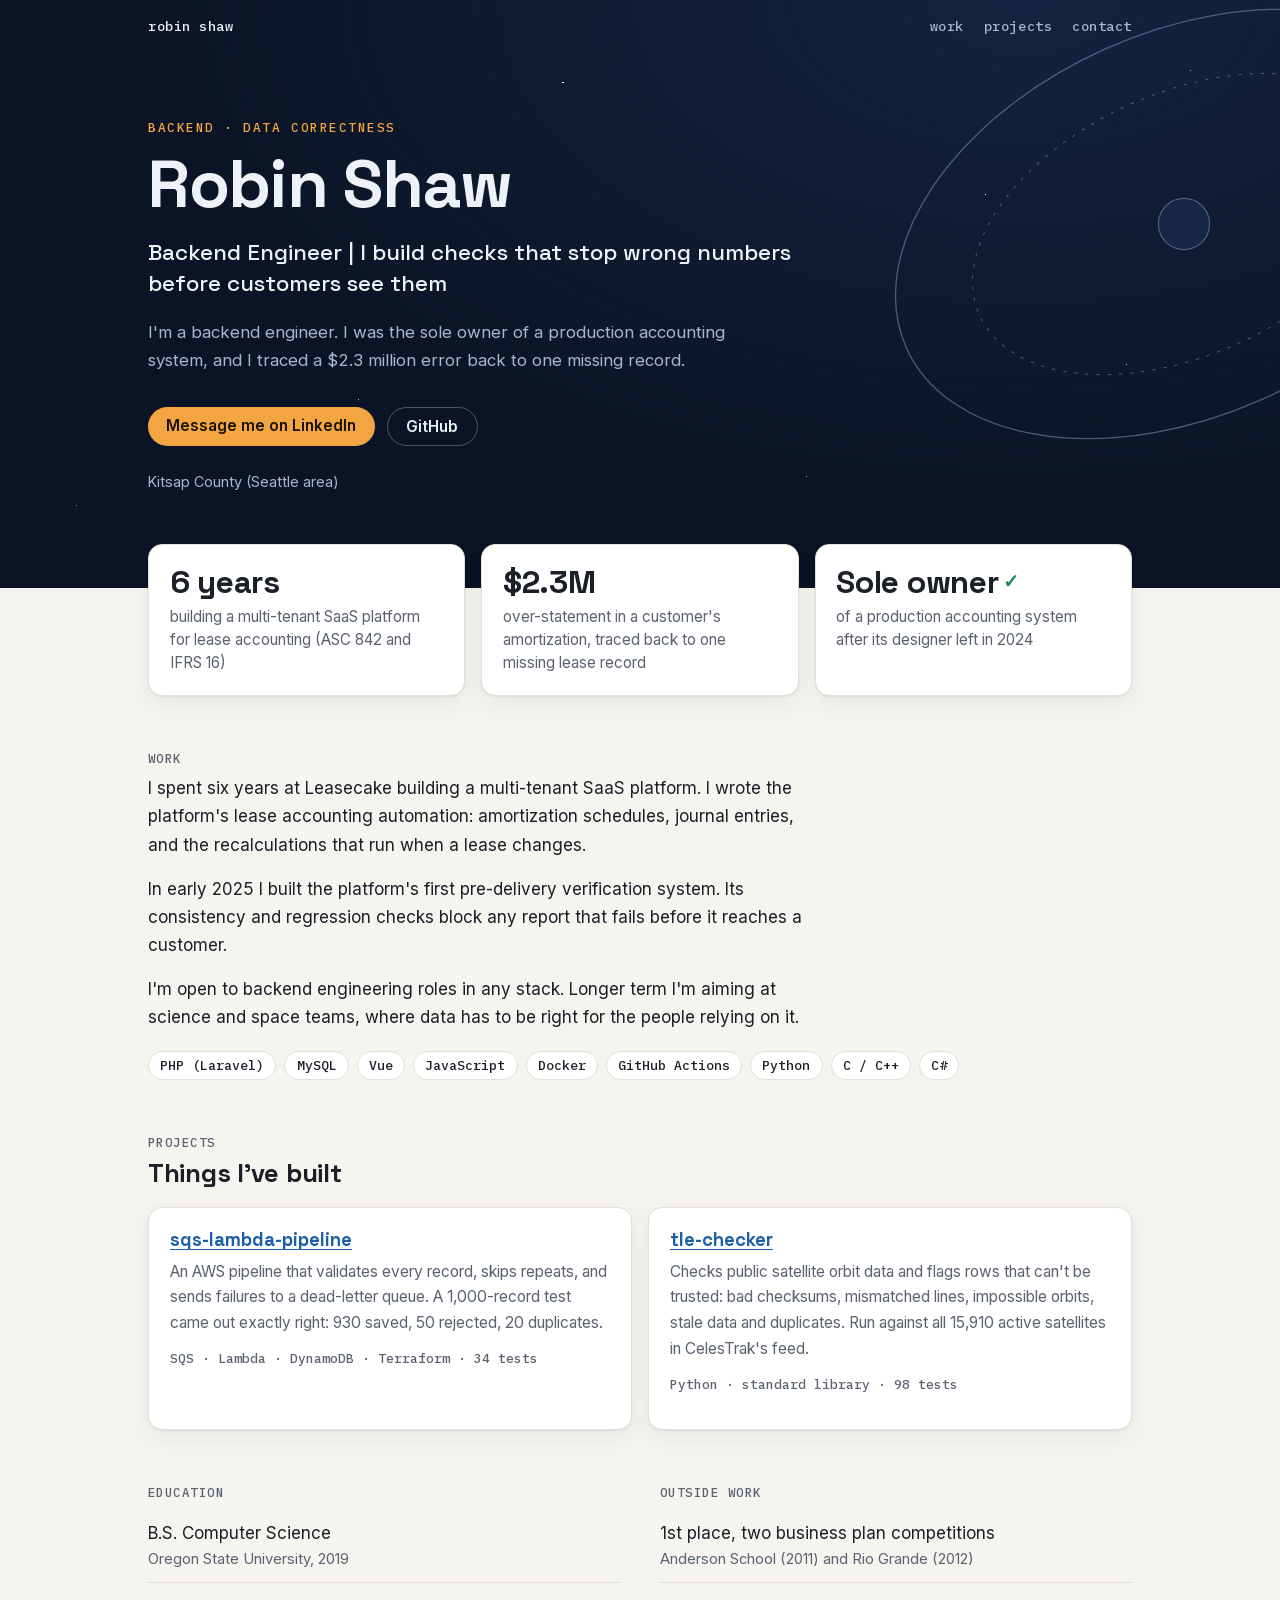
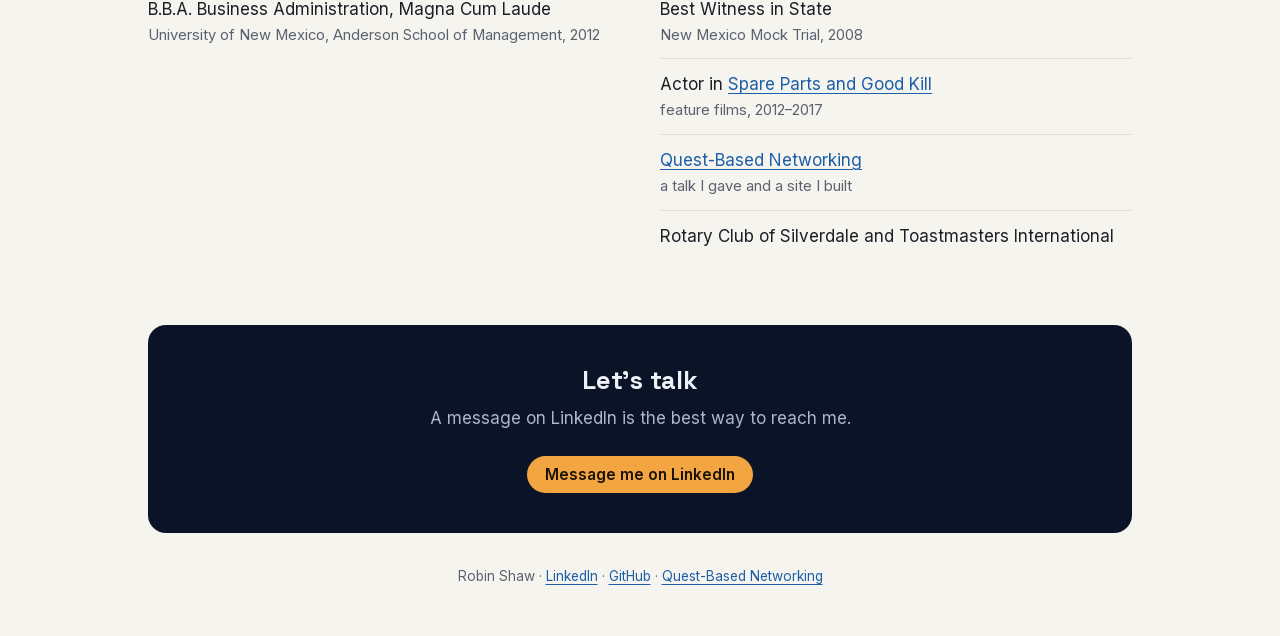
==== index.html @ c520d3c6 "Add a link preview image and Open Graph tags Co-Authored-By: Claude Opus 5.5 <noreply@anthropic.com>" ====
<!DOCTYPE html>
<html lang="en">
<head>
<meta charset="utf-8">
<meta name="viewport" content="width=device-width, initial-scale=1">
<title>Robin Shaw | Backend Engineer</title>
<meta name="description" content="I'm a backend engineer. I was the sole owner of a production accounting system, and I traced a $2.3 million error back to one missing record.">
<link rel="canonical" href="https://rshaw5.github.io/">
<meta property="og:type" content="website">
<meta property="og:url" content="https://rshaw5.github.io/">
<meta property="og:title" content="Robin Shaw | Backend Engineer">
<meta property="og:description" content="I'm a backend engineer. I was the sole owner of a production accounting system, and I traced a $2.3 million error back to one missing record.">
<meta property="og:image" content="https://rshaw5.github.io/og-image.png">
<meta property="og:image:width" content="1200">
<meta property="og:image:height" content="627">
<meta property="og:image:alt" content="Robin Shaw, Backend Engineer. I build checks that stop wrong numbers before customers see them.">
<meta name="twitter:card" content="summary_large_image">
<link rel="preload" href="fonts/space-grotesk-var.woff2" as="font" type="font/woff2" crossorigin>
<link rel="preload" href="fonts/inter-var.woff2" as="font" type="font/woff2" crossorigin>
<link href="fonts/fonts.css" rel="stylesheet">
<style>
	:root {
		--sky: #0b1426;
		--sky-2: #14233f;
		--star: #ffffff;
		--hero-text: #eef2f8;
		--hero-muted: #a9b6cc;
		--accent: #f2a541;
		--accent-ink: #1a1206;
		--bg: #f6f4ef;
		--card: #ffffff;
		--text: #1b1f27;
		--muted: #5a6270;
		--rule: #e3dfd5;
		--link: #1d5fa7;
		--ok: #1f8a5b;
		--shadow: 0 1px 2px rgba(16, 24, 40, 0.06), 0 8px 24px rgba(16, 24, 40, 0.06);
	}
	@media (prefers-color-scheme: dark) {
		:root {
			--bg: #10141c;
			--card: #171c26;
			--text: #e7eaf0;
			--muted: #9aa3b2;
			--rule: #262d3a;
			--link: #8dbbf0;
			--ok: #4cc38a;
			--shadow: 0 1px 2px rgba(0, 0, 0, 0.3), 0 8px 24px rgba(0, 0, 0, 0.25);
		}
		.contact { border: 1px solid #2a3a5a; }
	}
	* { box-sizing: border-box; }
	html { -webkit-text-size-adjust: 100%; }
	body {
		margin: 0;
		background: var(--bg);
		color: var(--text);
		font: 17px/1.65 Inter, -apple-system, "Segoe UI", Roboto, Helvetica, Arial, sans-serif;
	}
	a { color: var(--link); text-underline-offset: 3px; }
	.wrap { max-width: 64rem; margin: 0 auto; padding: 0 1.25rem; }

	/* Hero: night sky with a faint orbit */
	.hero {
		position: relative;
		overflow: hidden;
		color: var(--hero-text);
		background:
			radial-gradient(1px 1px at 12% 22%, var(--star) 50%, transparent 51%),
			radial-gradient(1px 1px at 28% 68%, rgba(255,255,255,.7) 50%, transparent 51%),
			radial-gradient(1.5px 1.5px at 44% 14%, var(--star) 50%, transparent 51%),
			radial-gradient(1px 1px at 63% 81%, rgba(255,255,255,.6) 50%, transparent 51%),
			radial-gradient(1px 1px at 77% 33%, var(--star) 50%, transparent 51%),
			radial-gradient(1.5px 1.5px at 88% 62%, rgba(255,255,255,.8) 50%, transparent 51%),
			radial-gradient(1px 1px at 93% 12%, rgba(255,255,255,.6) 50%, transparent 51%),
			radial-gradient(1px 1px at 6% 86%, rgba(255,255,255,.5) 50%, transparent 51%),
			radial-gradient(ellipse at 80% 0%, var(--sky-2), transparent 60%),
			var(--sky);
	}
	.orbit {
		position: absolute;
		right: -14rem;
		top: -6rem;
		width: 40rem;
		height: 40rem;
		pointer-events: none;
		opacity: .55;
	}
	nav {
		position: relative;
		display: flex;
		justify-content: space-between;
		align-items: center;
		padding-top: 1.25rem;
		font: 500 0.85rem/1 "IBM Plex Mono", ui-monospace, monospace;
		letter-spacing: .04em;
	}
	nav .mark { color: var(--hero-text); text-decoration: none; }
	nav ul { display: flex; gap: 1.25rem; list-style: none; margin: 0; padding: 0; }
	nav a { color: var(--hero-muted); text-decoration: none; }
	nav a:hover { color: var(--hero-text); }
	.hero-body { position: relative; padding: 5.5rem 0 5rem; max-width: 44rem; }
	.eyebrow {
		font: 500 0.8rem/1 "IBM Plex Mono", ui-monospace, monospace;
		letter-spacing: .12em;
		text-transform: uppercase;
		color: var(--accent);
		margin: 0 0 1rem;
	}
	h1 {
		font: 700 clamp(2.6rem, 7vw, 4.2rem)/1.02 "Space Grotesk", Inter, sans-serif;
		letter-spacing: -0.02em;
		margin: 0 0 1.1rem;
	}
	.headline {
		font: 500 clamp(1.15rem, 2.4vw, 1.4rem)/1.4 "Space Grotesk", Inter, sans-serif;
		margin: 0 0 1.25rem;
		color: var(--hero-text);
	}
	.pitch { color: var(--hero-muted); font-size: 1.05rem; margin: 0 0 2rem; max-width: 38rem; }
	.actions { display: flex; flex-wrap: wrap; gap: .75rem; }
	.btn {
		display: inline-block;
		padding: .7rem 1.15rem;
		border-radius: 999px;
		font: 600 .95rem/1 Inter, sans-serif;
		text-decoration: none;
	}
	.btn-primary { background: var(--accent); color: var(--accent-ink); }
	.btn-ghost { color: var(--hero-text); border: 1px solid rgba(255,255,255,.28); }
	.btn:hover { filter: brightness(1.08); }
	.place { margin-top: 1.5rem; color: var(--hero-muted); font-size: .9rem; }

	/* Proof cards overlap the hero edge */
	.proof {
		position: relative;
		display: grid;
		grid-template-columns: repeat(3, 1fr);
		gap: 1rem;
		margin-top: -2.75rem;
	}
	.stat {
		background: var(--card);
		border: 1px solid var(--rule);
		border-radius: 14px;
		padding: 1.25rem 1.3rem 1.3rem;
		box-shadow: var(--shadow);
	}
	.stat .num {
		display: block;
		font: 700 2rem/1.1 "Space Grotesk", Inter, sans-serif;
		letter-spacing: -0.01em;
		margin-bottom: .35rem;
	}
	.stat .num .check { color: var(--ok); font-size: 1.2rem; vertical-align: .35rem; margin-left: .3rem; }
	.stat p { margin: 0; color: var(--muted); font-size: .95rem; line-height: 1.5; }

	section { padding: 3.5rem 0 0; }
	h2 {
		font: 700 1.6rem/1.2 "Space Grotesk", Inter, sans-serif;
		letter-spacing: -0.01em;
		margin: 0 0 1.1rem;
	}
	.label {
		font: 500 .78rem/1 "IBM Plex Mono", ui-monospace, monospace;
		letter-spacing: .12em;
		text-transform: uppercase;
		color: var(--muted);
		margin: 0 0 .6rem;
	}
	.prose { max-width: 42rem; }
	.prose p { margin: 0 0 1rem; }
	.chips { display: flex; flex-wrap: wrap; gap: .5rem; list-style: none; padding: 0; margin: 1.25rem 0 0; }
	.chips li {
		font: 500 .82rem/1 "IBM Plex Mono", ui-monospace, monospace;
		padding: .45rem .7rem;
		border: 1px solid var(--rule);
		border-radius: 999px;
		background: var(--card);
	}

	.projects { display: grid; grid-template-columns: repeat(2, 1fr); gap: 1rem; }
	.project {
		background: var(--card);
		border: 1px solid var(--rule);
		border-radius: 14px;
		padding: 1.3rem;
		box-shadow: var(--shadow);
	}
	.project h3 { font: 700 1.15rem/1.3 "Space Grotesk", Inter, sans-serif; margin: 0 0 .4rem; }
	.project p { margin: 0 0 .9rem; color: var(--muted); font-size: .97rem; }
	.project .meta { font: 500 .8rem/1.4 "IBM Plex Mono", ui-monospace, monospace; color: var(--muted); }
	.project.pending { border-style: dashed; box-shadow: none; }

	.two { display: grid; grid-template-columns: 1fr 1fr; gap: 2.5rem; }
	.list { list-style: none; padding: 0; margin: 0; }
	.list li { padding: .7rem 0; border-bottom: 1px solid var(--rule); }
	.list li:last-child { border-bottom: 0; }
	.list .sub { display: block; color: var(--muted); font-size: .92rem; }

	.contact {
		margin: 4rem 0 0;
		padding: 2.5rem 1.5rem;
		border-radius: 18px;
		background: var(--sky);
		color: var(--hero-text);
		text-align: center;
	}
	.contact h2 { color: var(--hero-text); margin-bottom: .5rem; }
	.contact p { color: var(--hero-muted); margin: 0 0 1.5rem; }
	footer { padding: 2rem 0 3rem; color: var(--muted); font-size: .85rem; text-align: center; }

	@media (max-width: 760px) {
		.proof, .projects, .two { grid-template-columns: 1fr; }
		.two { gap: 1.5rem; }
		.hero-body { padding: 3.5rem 0 4.5rem; }
		.orbit { right: -22rem; top: -10rem; opacity: .35; }
		nav ul { gap: .9rem; }
	}
</style>
</head>
<body>

<header class="hero">
	<svg class="orbit" viewBox="0 0 400 400" aria-hidden="true">
		<ellipse cx="200" cy="200" rx="190" ry="120" fill="none" stroke="#7f95bd" stroke-width="0.8" transform="rotate(-24 200 200)"/>
		<ellipse cx="200" cy="200" rx="140" ry="82" fill="none" stroke="#7f95bd" stroke-width="0.6" stroke-dasharray="2 5" transform="rotate(-24 200 200)"/>
		<circle cx="200" cy="200" r="16" fill="#1d3156" stroke="#7f95bd" stroke-width="0.8"/>
		<circle cx="372" cy="122" r="4" fill="#f2a541"/>
	</svg>
	<div class="wrap">
		<nav>
			<a class="mark" href="#">robin shaw</a>
			<ul>
				<li><a href="#work">work</a></li>
				<li><a href="#projects">projects</a></li>
				<li><a href="#contact">contact</a></li>
			</ul>
		</nav>
		<div class="hero-body">
			<p class="eyebrow">Backend · data correctness</p>
			<h1>Robin Shaw</h1>
			<p class="headline">Backend Engineer | I build checks that stop wrong numbers before customers see them</p>
			<p class="pitch">I'm a backend engineer. I was the sole owner of a production accounting system, and I traced a $2.3 million error back to one missing record.</p>
			<div class="actions">
				<a class="btn btn-primary" href="https://www.linkedin.com/in/rshaw5/">Message me on LinkedIn</a>
				<a class="btn btn-ghost" href="https://github.com/rShaw5">GitHub</a>
			</div>
			<p class="place">Kitsap County (Seattle area)</p>
		</div>
	</div>
</header>

<main class="wrap">

	<div class="proof">
		<div class="stat">
			<span class="num">6 years</span>
			<p>building a multi-tenant SaaS platform for lease accounting (ASC 842 and IFRS 16)</p>
		</div>
		<div class="stat">
			<span class="num">$2.3M</span>
			<p>over-statement in a customer's amortization, traced back to one missing lease record</p>
		</div>
		<div class="stat">
			<span class="num">Sole owner<span class="check" aria-hidden="true">✓</span></span>
			<p>of a production accounting system after its designer left in 2024</p>
		</div>
	</div>

	<section id="work">
		<h2 class="label">Work</h2>
		<div class="prose">
			<p>I spent six years at Leasecake building a multi-tenant SaaS platform. I wrote the platform's lease accounting automation: amortization schedules, journal entries, and the recalculations that run when a lease changes.</p>
			<p>In early 2025 I built the platform's first pre-delivery verification system. Its consistency and regression checks block any report that fails before it reaches a customer.</p>
			<p>I'm open to backend engineering roles in any stack. Longer term I'm aiming at science and space teams, where data has to be right for the people relying on it.</p>
		</div>
		<ul class="chips" aria-label="Languages and tools">
			<li>PHP (Laravel)</li>
			<li>MySQL</li>
			<li>Vue</li>
			<li>JavaScript</li>
			<li>Docker</li>
			<li>GitHub Actions</li>
			<li>Python</li>
			<li>C / C++</li>
			<li>C#</li>
		</ul>
	</section>

	<section id="projects">
		<p class="label">Projects</p>
		<h2>Things I've built</h2>
		<div class="projects">
			<article class="project">
				<h3><a href="https://github.com/rShaw5/sqs-lambda-pipeline">sqs-lambda-pipeline</a></h3>
				<p>An AWS pipeline that validates every record, skips repeats, and sends failures to a dead-letter queue. A 1,000-record test came out exactly right: 930 saved, 50 rejected, 20 duplicates.</p>
				<p class="meta">SQS · Lambda · DynamoDB · Terraform · 34 tests</p>
			</article>
			<article class="project">
				<h3><a href="https://github.com/rShaw5/tle-checker">tle-checker</a></h3>
				<p>Checks public satellite orbit data and flags rows that can't be trusted: bad checksums, mismatched lines, impossible orbits, stale data and duplicates. Run against all 15,910 active satellites in CelesTrak's feed.</p>
				<p class="meta">Python · standard library · 98 tests</p>
			</article>
		</div>
	</section>

	<section>
		<div class="two">
			<div>
				<p class="label">Education</p>
				<ul class="list">
					<li>B.S. Computer Science<span class="sub">Oregon State University, 2019</span></li>
					<li>B.B.A. Business Administration, Magna Cum Laude<span class="sub">University of New Mexico, Anderson School of Management, 2012</span></li>
				</ul>
			</div>
			<div>
				<p class="label">Outside work</p>
				<ul class="list">
					<li>1st place, two business plan competitions<span class="sub">Anderson School (2011) and Rio Grande (2012)</span></li>
					<li>Best Witness in State<span class="sub">New Mexico Mock Trial, 2008</span></li>
					<li>Actor in <a href="https://www.imdb.com/name/nm5822028/">Spare Parts and Good Kill</a><span class="sub">feature films, 2012–2017</span></li>
					<li><a href="https://questbasednetworking.com/">Quest-Based Networking</a><span class="sub">a talk I gave and a site I built</span></li>
					<li>Rotary Club of Silverdale and Toastmasters International</li>
				</ul>
			</div>
		</div>
	</section>

	<div class="contact" id="contact">
		<h2>Let's talk</h2>
		<p>A message on LinkedIn is the best way to reach me.</p>
		<a class="btn btn-primary" href="https://www.linkedin.com/in/rshaw5/">Message me on LinkedIn</a>
	</div>

</main>

<footer>Robin Shaw · <a href="https://www.linkedin.com/in/rshaw5/">LinkedIn</a> · <a href="https://github.com/rShaw5">GitHub</a> · <a href="https://questbasednetworking.com/">Quest-Based Networking</a></footer>

</body>
</html>
---- fonts/fonts.css ----
/* Latin subsets of Inter, Space Grotesk and IBM Plex Mono, served from this site.
   All three are licensed under the SIL Open Font License 1.1 (license texts: OFL-inter.txt, OFL-spacegrotesk.txt, OFL-ibmplexmono.txt). */
@font-face { font-family: 'IBM Plex Mono'; font-style: normal; font-weight: 500; font-display: swap; src: url(ibm-plex-mono-500.woff2) format('woff2'); unicode-range: U+0000-00FF, U+0131, U+0152-0153, U+02BB-02BC, U+02C6, U+02DA, U+02DC, U+0304, U+0308, U+0329, U+2000-206F, U+20AC, U+2122, U+2191, U+2193, U+2212, U+2215, U+FEFF, U+FFFD; }
@font-face { font-family: 'Inter'; font-style: normal; font-weight: 400 600; font-display: swap; src: url(inter-var.woff2) format('woff2'); unicode-range: U+0000-00FF, U+0131, U+0152-0153, U+02BB-02BC, U+02C6, U+02DA, U+02DC, U+0304, U+0308, U+0329, U+2000-206F, U+20AC, U+2122, U+2191, U+2193, U+2212, U+2215, U+FEFF, U+FFFD; }
@font-face { font-family: 'Space Grotesk'; font-style: normal; font-weight: 500 700; font-display: swap; src: url(space-grotesk-var.woff2) format('woff2'); unicode-range: U+0000-00FF, U+0131, U+0152-0153, U+02BB-02BC, U+02C6, U+02DA, U+02DC, U+0304, U+0308, U+0329, U+2000-206F, U+20AC, U+2122, U+2191, U+2193, U+2212, U+2215, U+FEFF, U+FFFD; }
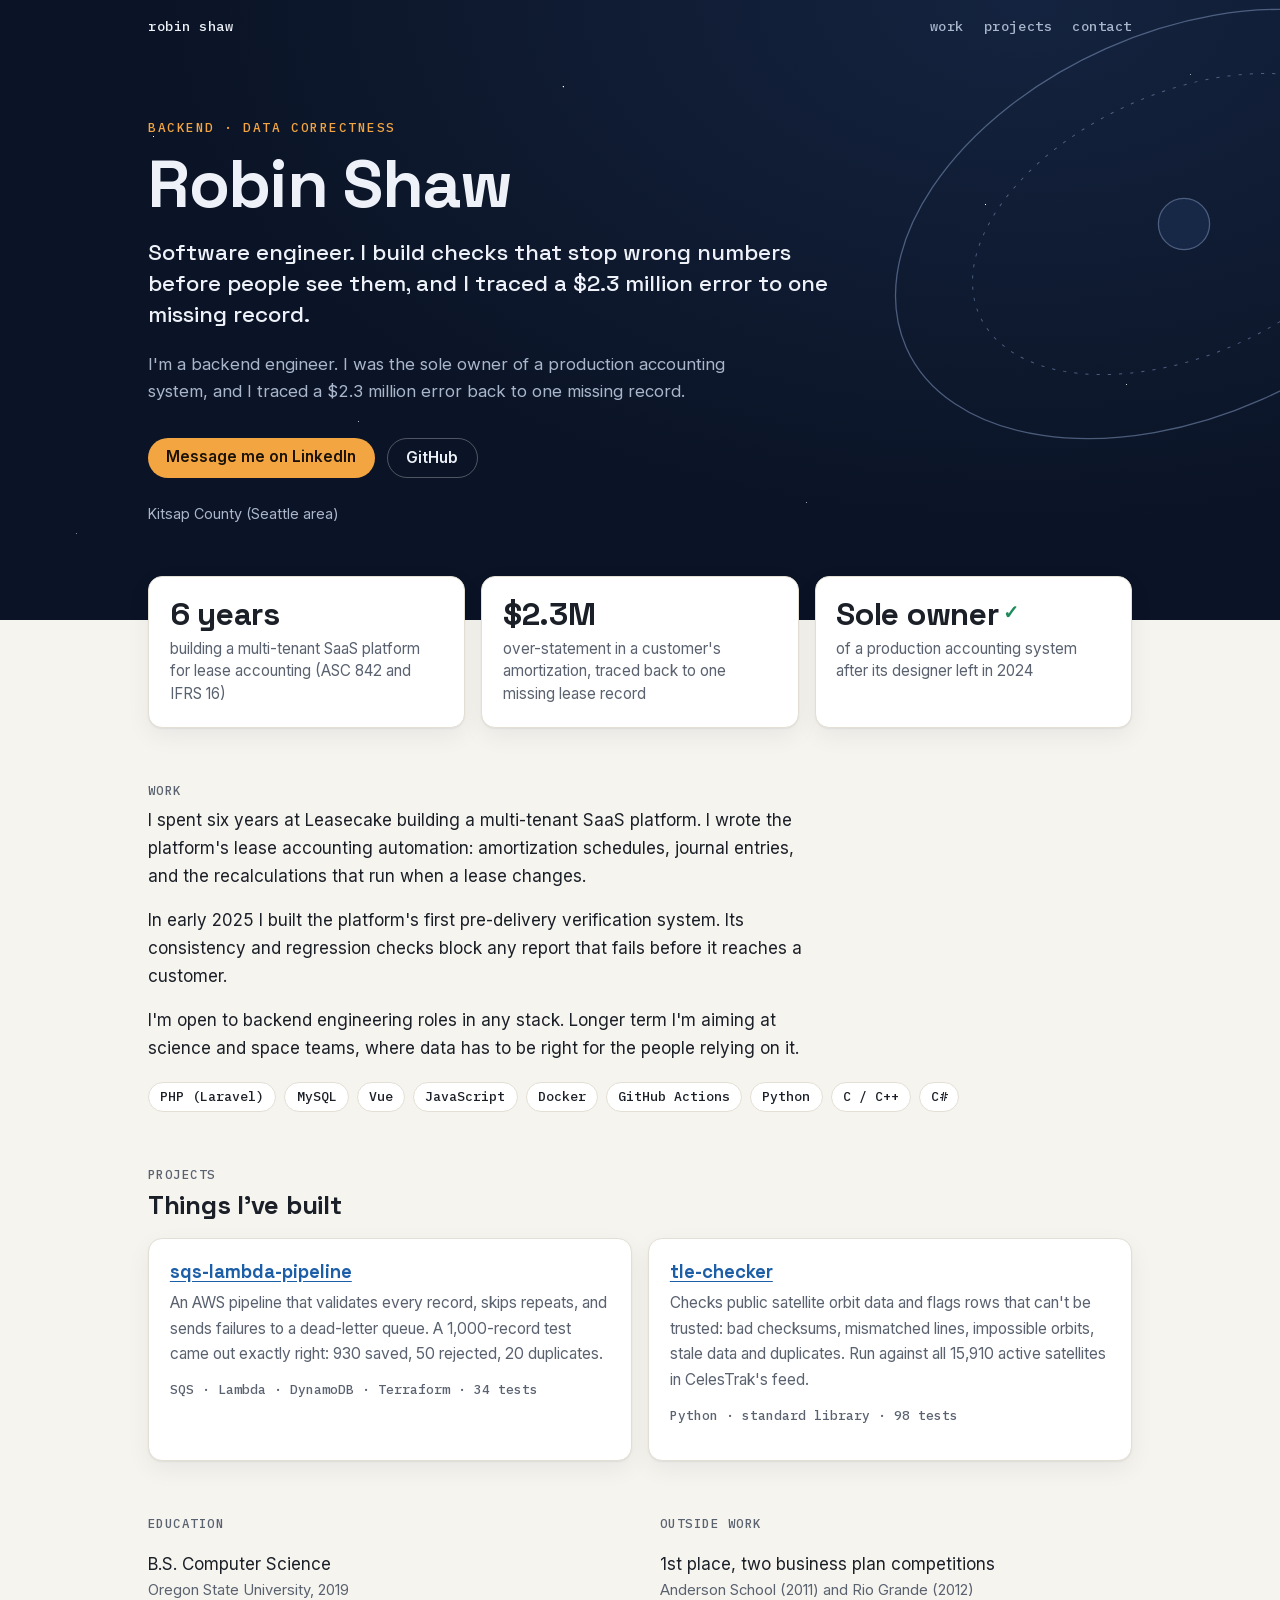
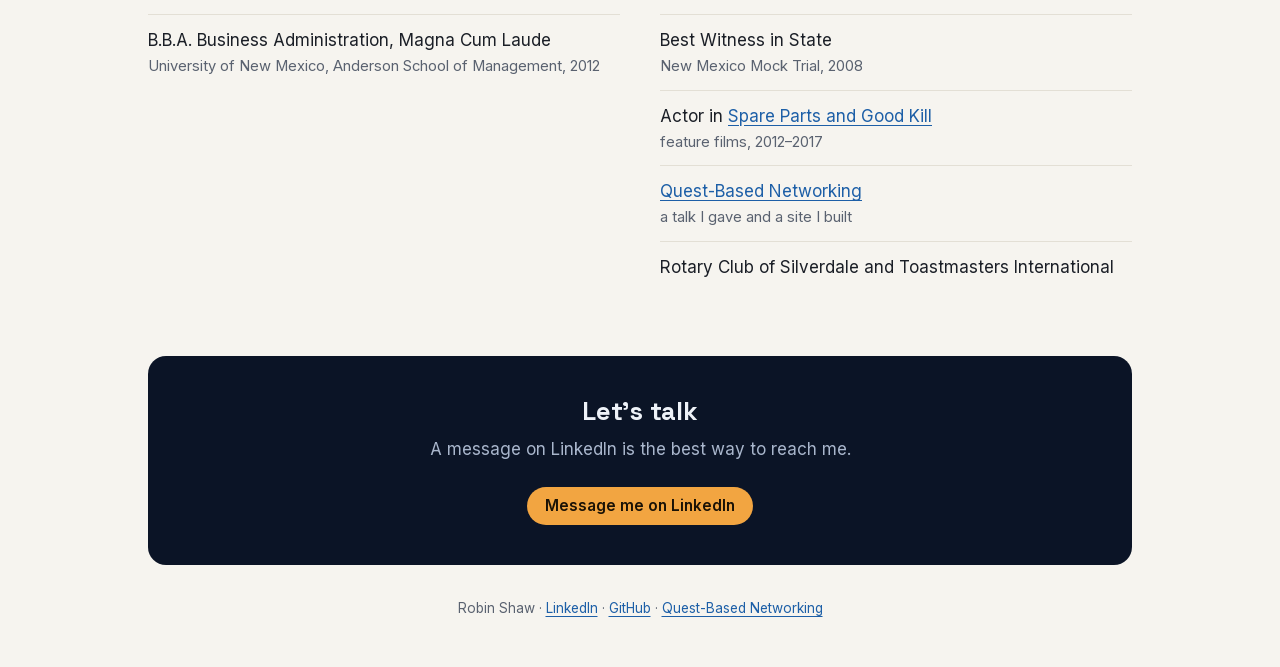
==== commit 7655f737: "Update headline to the new cross-target version Co-Authored-By: Claude Sonnet 5.5 <noreply@anthropic" ====
--- a/index.html
+++ b/index.html
@@ -13,7 +13,7 @@
 <meta property="og:image" content="https://rshaw5.github.io/og-image.png">
 <meta property="og:image:width" content="1200">
 <meta property="og:image:height" content="627">
-<meta property="og:image:alt" content="Robin Shaw, Backend Engineer. I build checks that stop wrong numbers before customers see them.">
+<meta property="og:image:alt" content="Robin Shaw. Software engineer. I build checks that stop wrong numbers before people see them, and I traced a $2.3 million error to one missing record.">
 <meta name="twitter:card" content="summary_large_image">
 <link rel="preload" href="fonts/space-grotesk-var.woff2" as="font" type="font/woff2" crossorigin>
 <link rel="preload" href="fonts/inter-var.woff2" as="font" type="font/woff2" crossorigin>
@@ -240,7 +240,7 @@
 		<div class="hero-body">
 			<p class="eyebrow">Backend · data correctness</p>
 			<h1>Robin Shaw</h1>
-			<p class="headline">Backend Engineer | I build checks that stop wrong numbers before customers see them</p>
+			<p class="headline">Software engineer. I build checks that stop wrong numbers before people see them, and I traced a $2.3 million error to one missing record.</p>
 			<p class="pitch">I'm a backend engineer. I was the sole owner of a production accounting system, and I traced a $2.3 million error back to one missing record.</p>
 			<div class="actions">
 				<a class="btn btn-primary" href="https://www.linkedin.com/in/rshaw5/">Message me on LinkedIn</a>
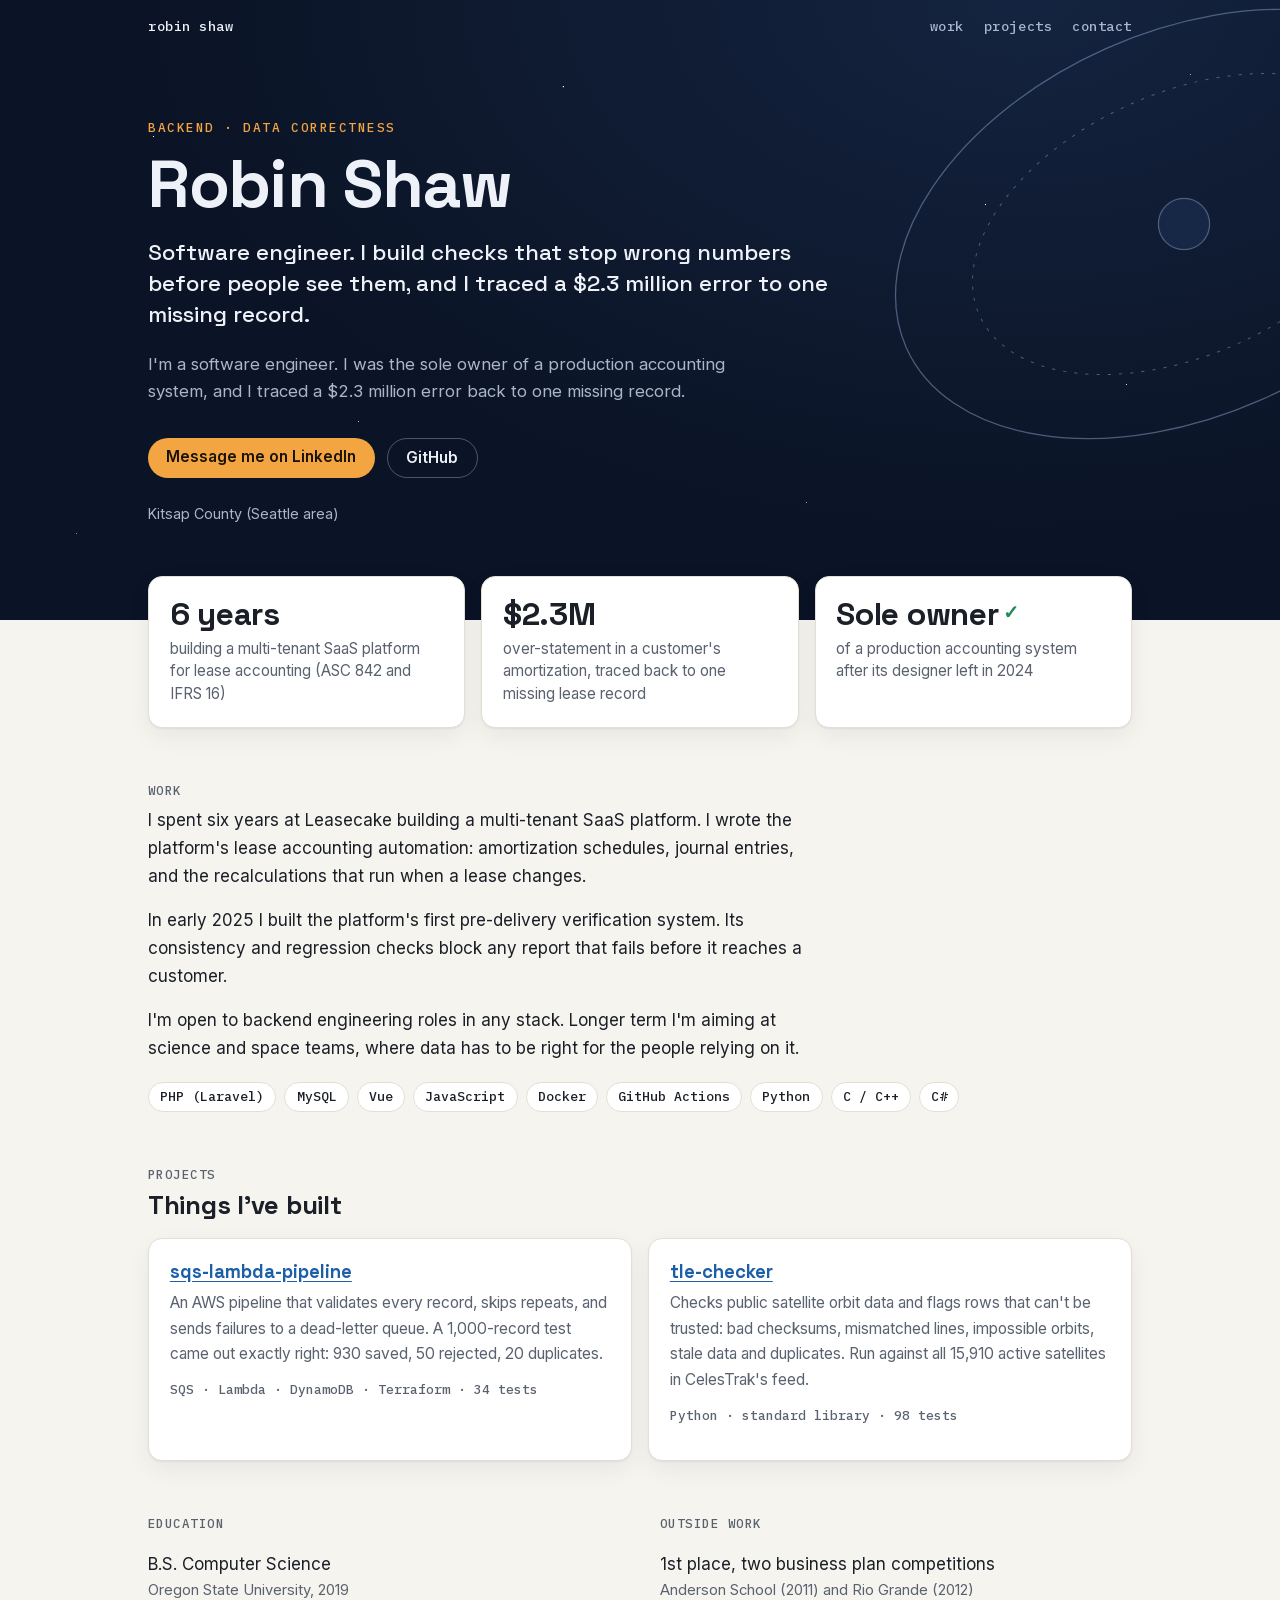
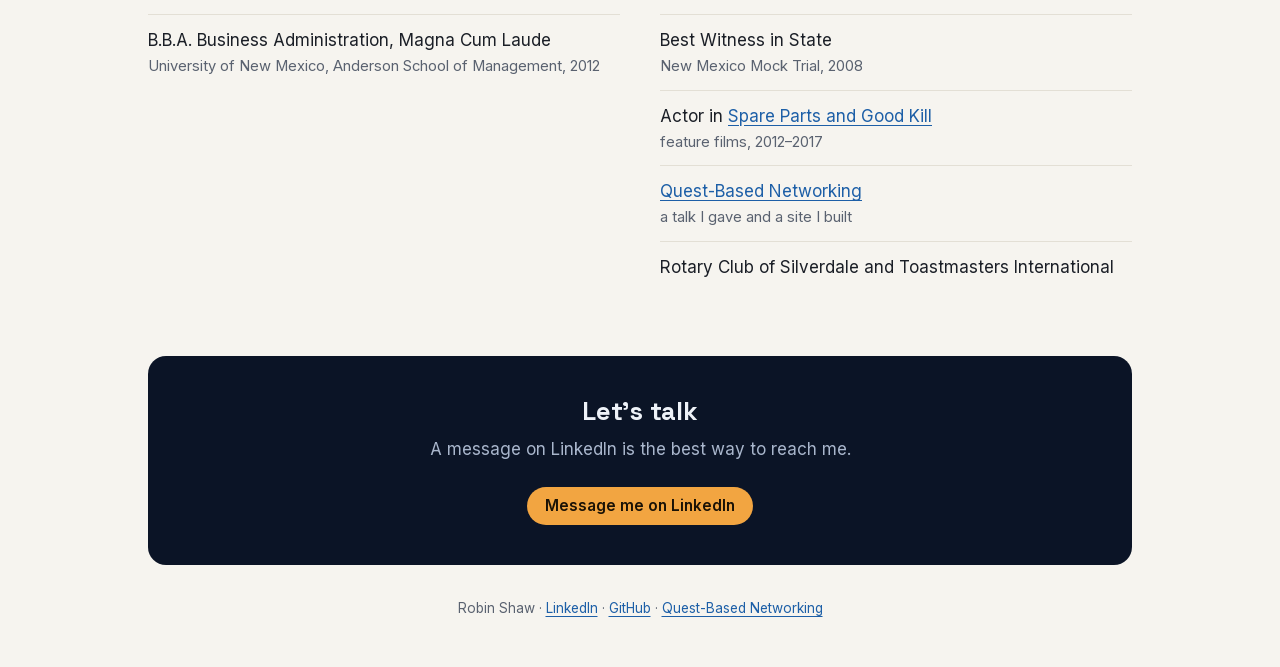
==== commit 7c6a6f36: "Use software engineer label in pitch, title and og image Co-Authored-By: Claude Sonnet 5.5 <noreply@" ====
--- a/index.html
+++ b/index.html
@@ -3,13 +3,13 @@
 <head>
 <meta charset="utf-8">
 <meta name="viewport" content="width=device-width, initial-scale=1">
-<title>Robin Shaw | Backend Engineer</title>
-<meta name="description" content="I'm a backend engineer. I was the sole owner of a production accounting system, and I traced a $2.3 million error back to one missing record.">
+<title>Robin Shaw | Software Engineer</title>
+<meta name="description" content="I'm a software engineer. I was the sole owner of a production accounting system, and I traced a $2.3 million error back to one missing record.">
 <link rel="canonical" href="https://rshaw5.github.io/">
 <meta property="og:type" content="website">
 <meta property="og:url" content="https://rshaw5.github.io/">
-<meta property="og:title" content="Robin Shaw | Backend Engineer">
-<meta property="og:description" content="I'm a backend engineer. I was the sole owner of a production accounting system, and I traced a $2.3 million error back to one missing record.">
+<meta property="og:title" content="Robin Shaw | Software Engineer">
+<meta property="og:description" content="I'm a software engineer. I was the sole owner of a production accounting system, and I traced a $2.3 million error back to one missing record.">
 <meta property="og:image" content="https://rshaw5.github.io/og-image.png">
 <meta property="og:image:width" content="1200">
 <meta property="og:image:height" content="627">
@@ -241,7 +241,7 @@
 			<p class="eyebrow">Backend · data correctness</p>
 			<h1>Robin Shaw</h1>
 			<p class="headline">Software engineer. I build checks that stop wrong numbers before people see them, and I traced a $2.3 million error to one missing record.</p>
-			<p class="pitch">I'm a backend engineer. I was the sole owner of a production accounting system, and I traced a $2.3 million error back to one missing record.</p>
+			<p class="pitch">I'm a software engineer. I was the sole owner of a production accounting system, and I traced a $2.3 million error back to one missing record.</p>
 			<div class="actions">
 				<a class="btn btn-primary" href="https://www.linkedin.com/in/rshaw5/">Message me on LinkedIn</a>
 				<a class="btn btn-ghost" href="https://github.com/rShaw5">GitHub</a>
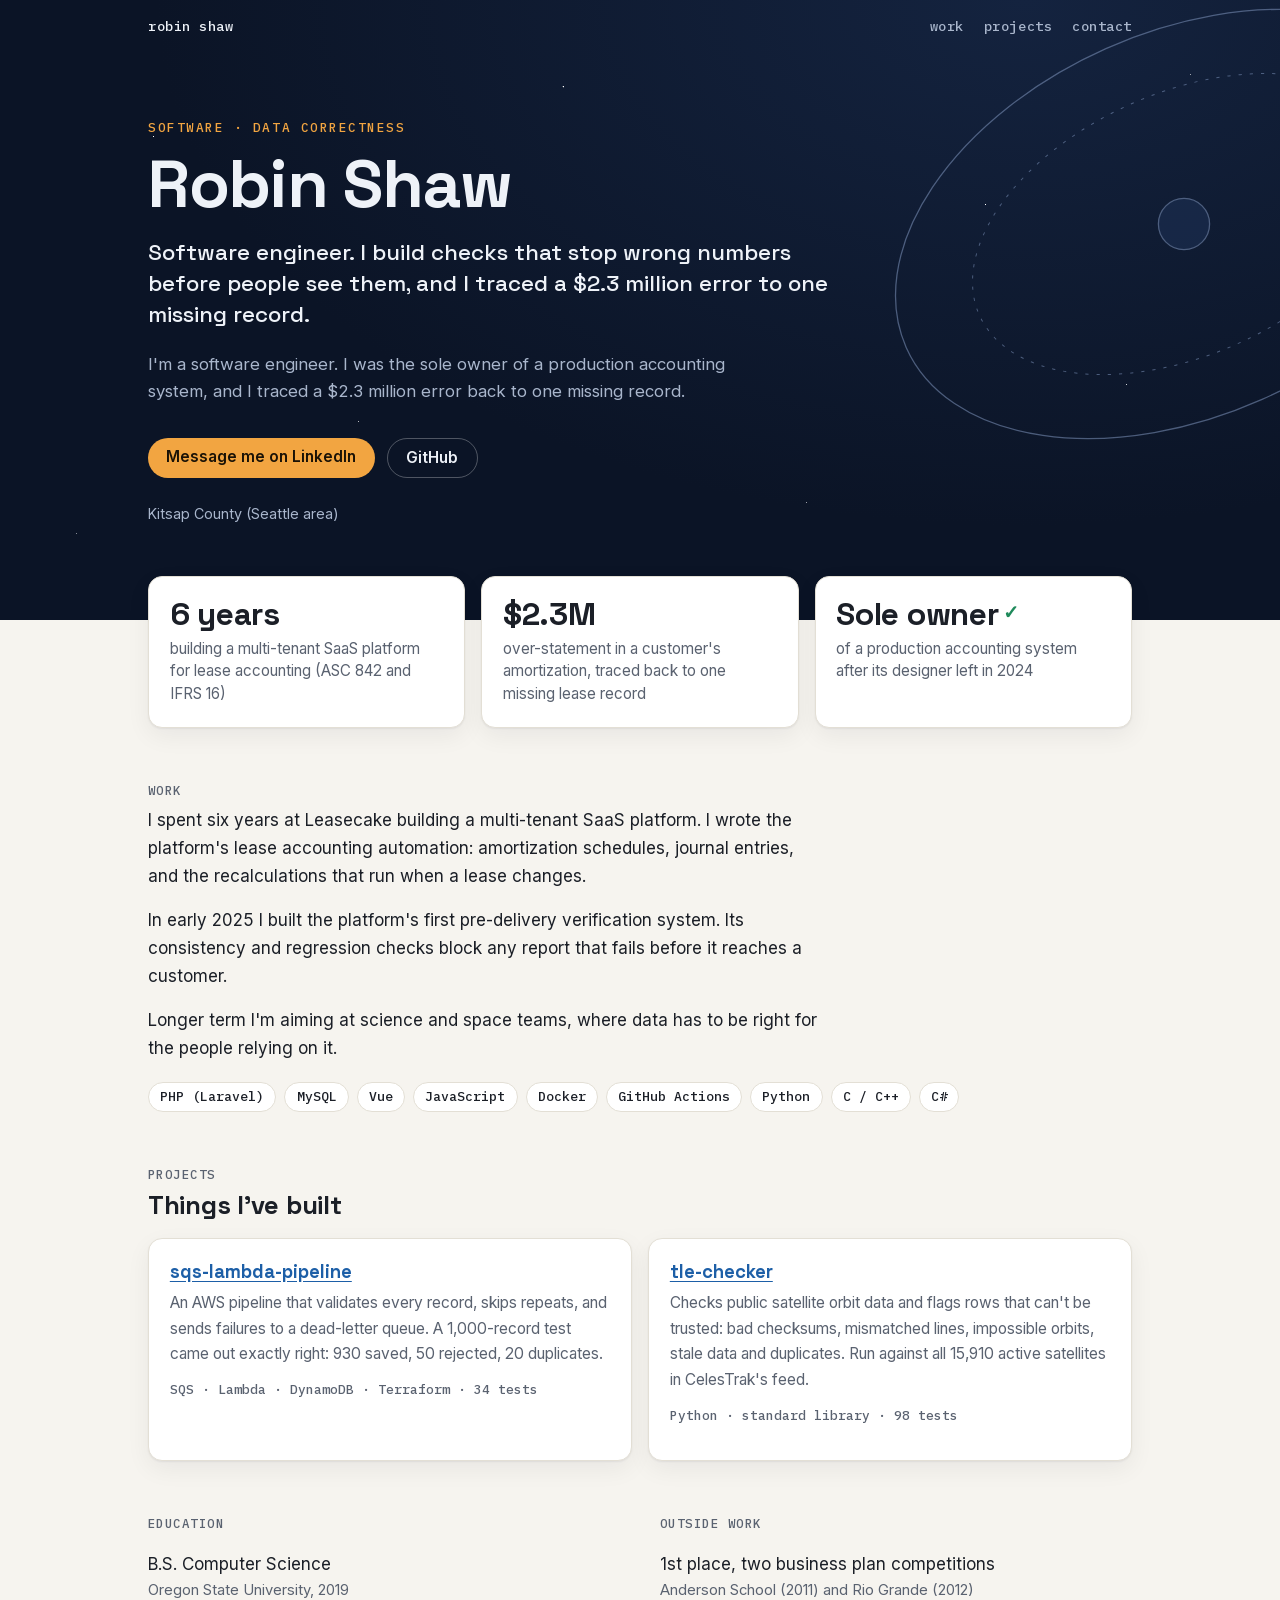
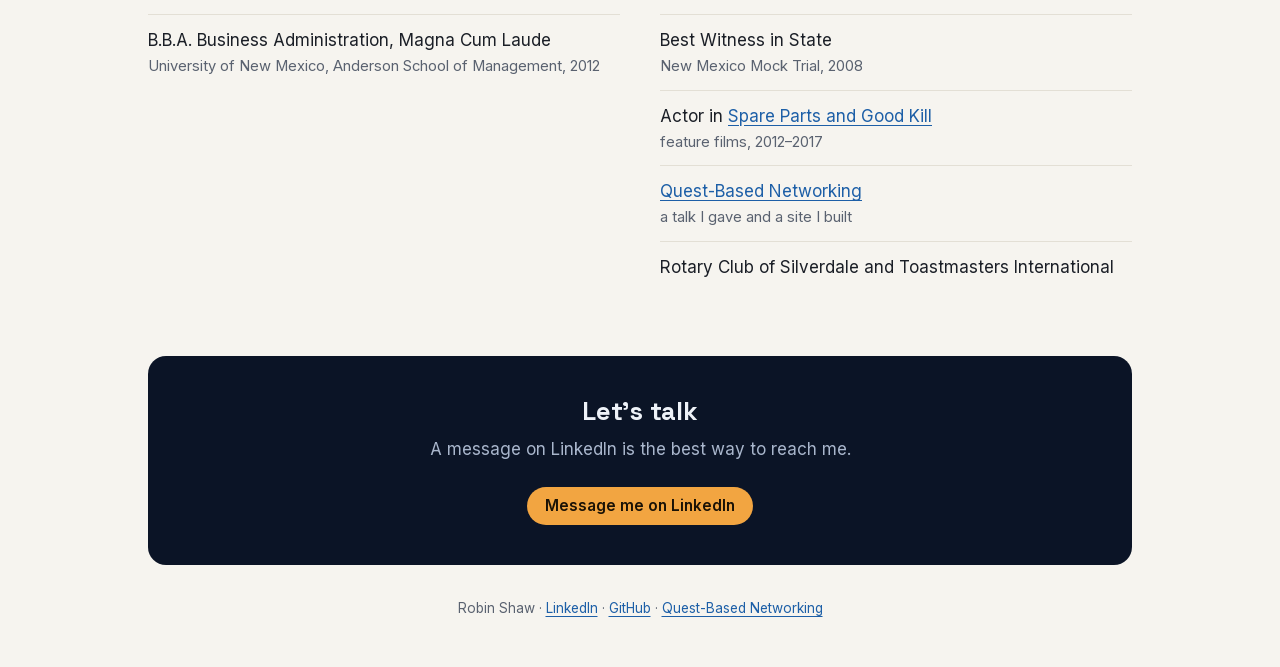
==== commit 8989c07e: "Drop stated role goal, relabel eyebrow Co-Authored-By: Claude Haiku 5.5 <noreply@anthropic.com>" ====
--- a/index.html
+++ b/index.html
@@ -238,7 +238,7 @@
 			</ul>
 		</nav>
 		<div class="hero-body">
-			<p class="eyebrow">Backend · data correctness</p>
+			<p class="eyebrow">Software · data correctness</p>
 			<h1>Robin Shaw</h1>
 			<p class="headline">Software engineer. I build checks that stop wrong numbers before people see them, and I traced a $2.3 million error to one missing record.</p>
 			<p class="pitch">I'm a software engineer. I was the sole owner of a production accounting system, and I traced a $2.3 million error back to one missing record.</p>
@@ -273,7 +273,7 @@
 		<div class="prose">
 			<p>I spent six years at Leasecake building a multi-tenant SaaS platform. I wrote the platform's lease accounting automation: amortization schedules, journal entries, and the recalculations that run when a lease changes.</p>
 			<p>In early 2025 I built the platform's first pre-delivery verification system. Its consistency and regression checks block any report that fails before it reaches a customer.</p>
-			<p>I'm open to backend engineering roles in any stack. Longer term I'm aiming at science and space teams, where data has to be right for the people relying on it.</p>
+			<p>Longer term I'm aiming at science and space teams, where data has to be right for the people relying on it.</p>
 		</div>
 		<ul class="chips" aria-label="Languages and tools">
 			<li>PHP (Laravel)</li>
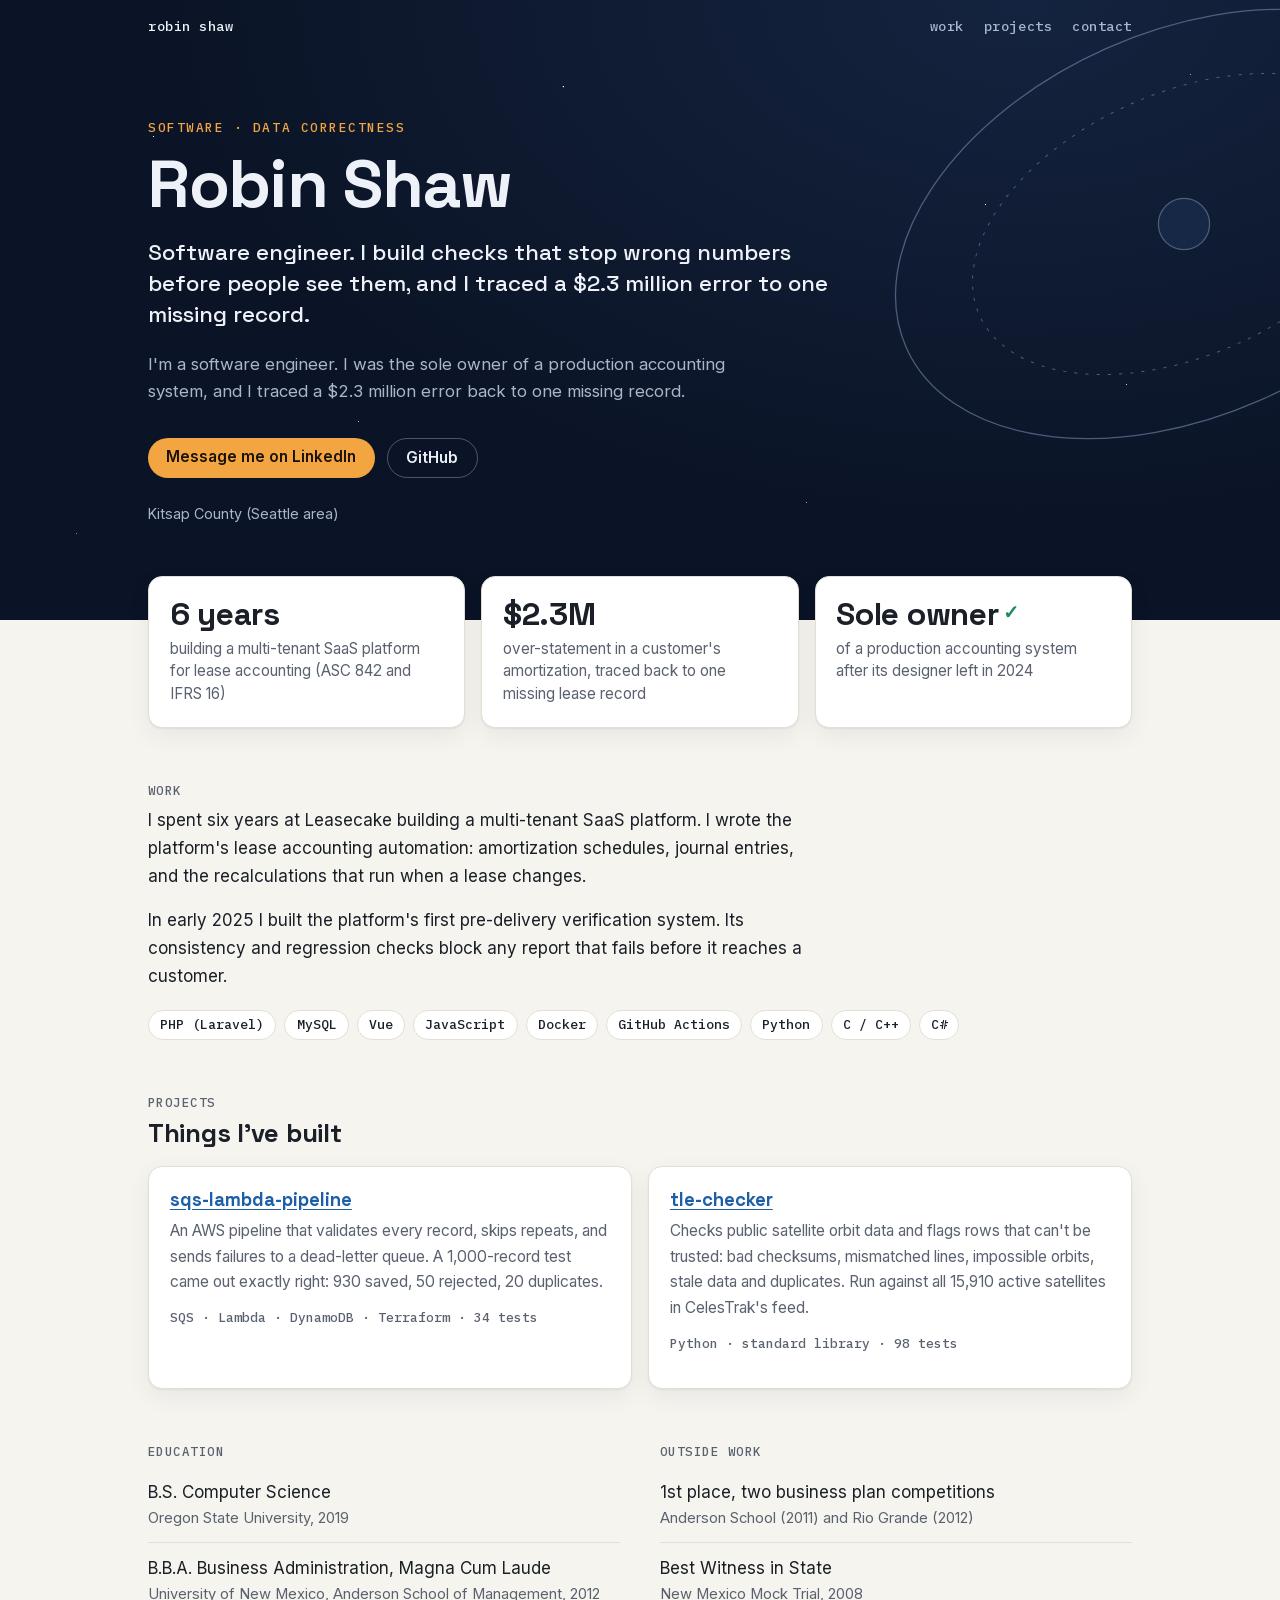
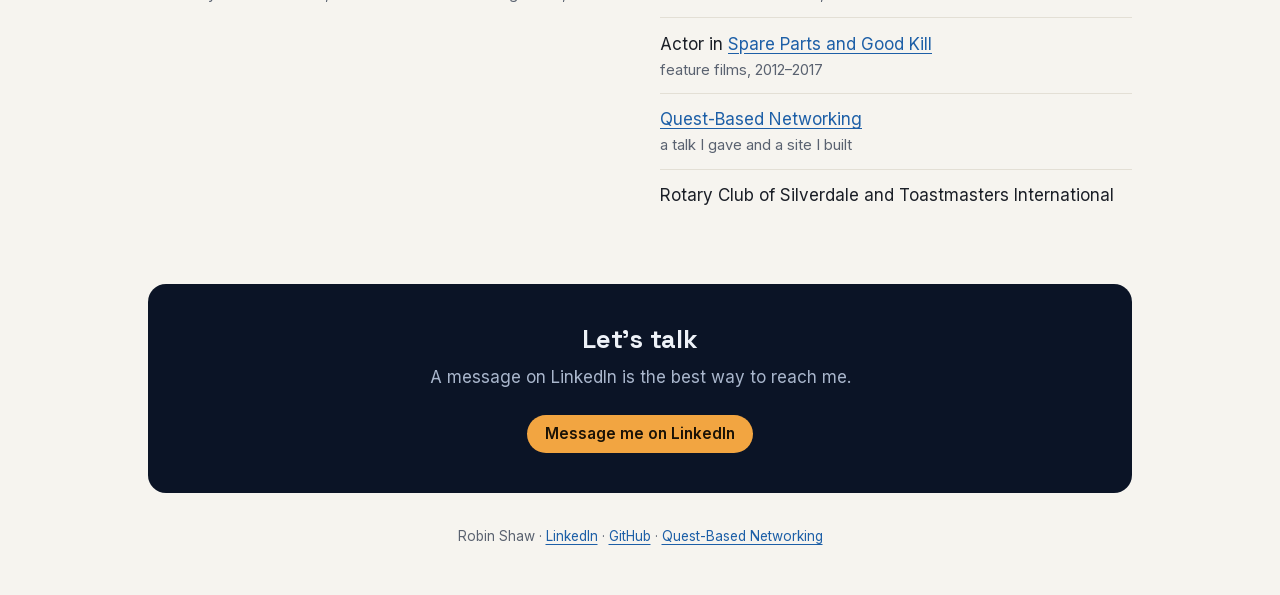
==== commit 6c08e9fe: "Drop stated long-term goal Co-Authored-By: Claude Haiku 5.5 <noreply@anthropic.com>" ====
--- a/index.html
+++ b/index.html
@@ -273,7 +273,6 @@
 		<div class="prose">
 			<p>I spent six years at Leasecake building a multi-tenant SaaS platform. I wrote the platform's lease accounting automation: amortization schedules, journal entries, and the recalculations that run when a lease changes.</p>
 			<p>In early 2025 I built the platform's first pre-delivery verification system. Its consistency and regression checks block any report that fails before it reaches a customer.</p>
-			<p>Longer term I'm aiming at science and space teams, where data has to be right for the people relying on it.</p>
 		</div>
 		<ul class="chips" aria-label="Languages and tools">
 			<li>PHP (Laravel)</li>
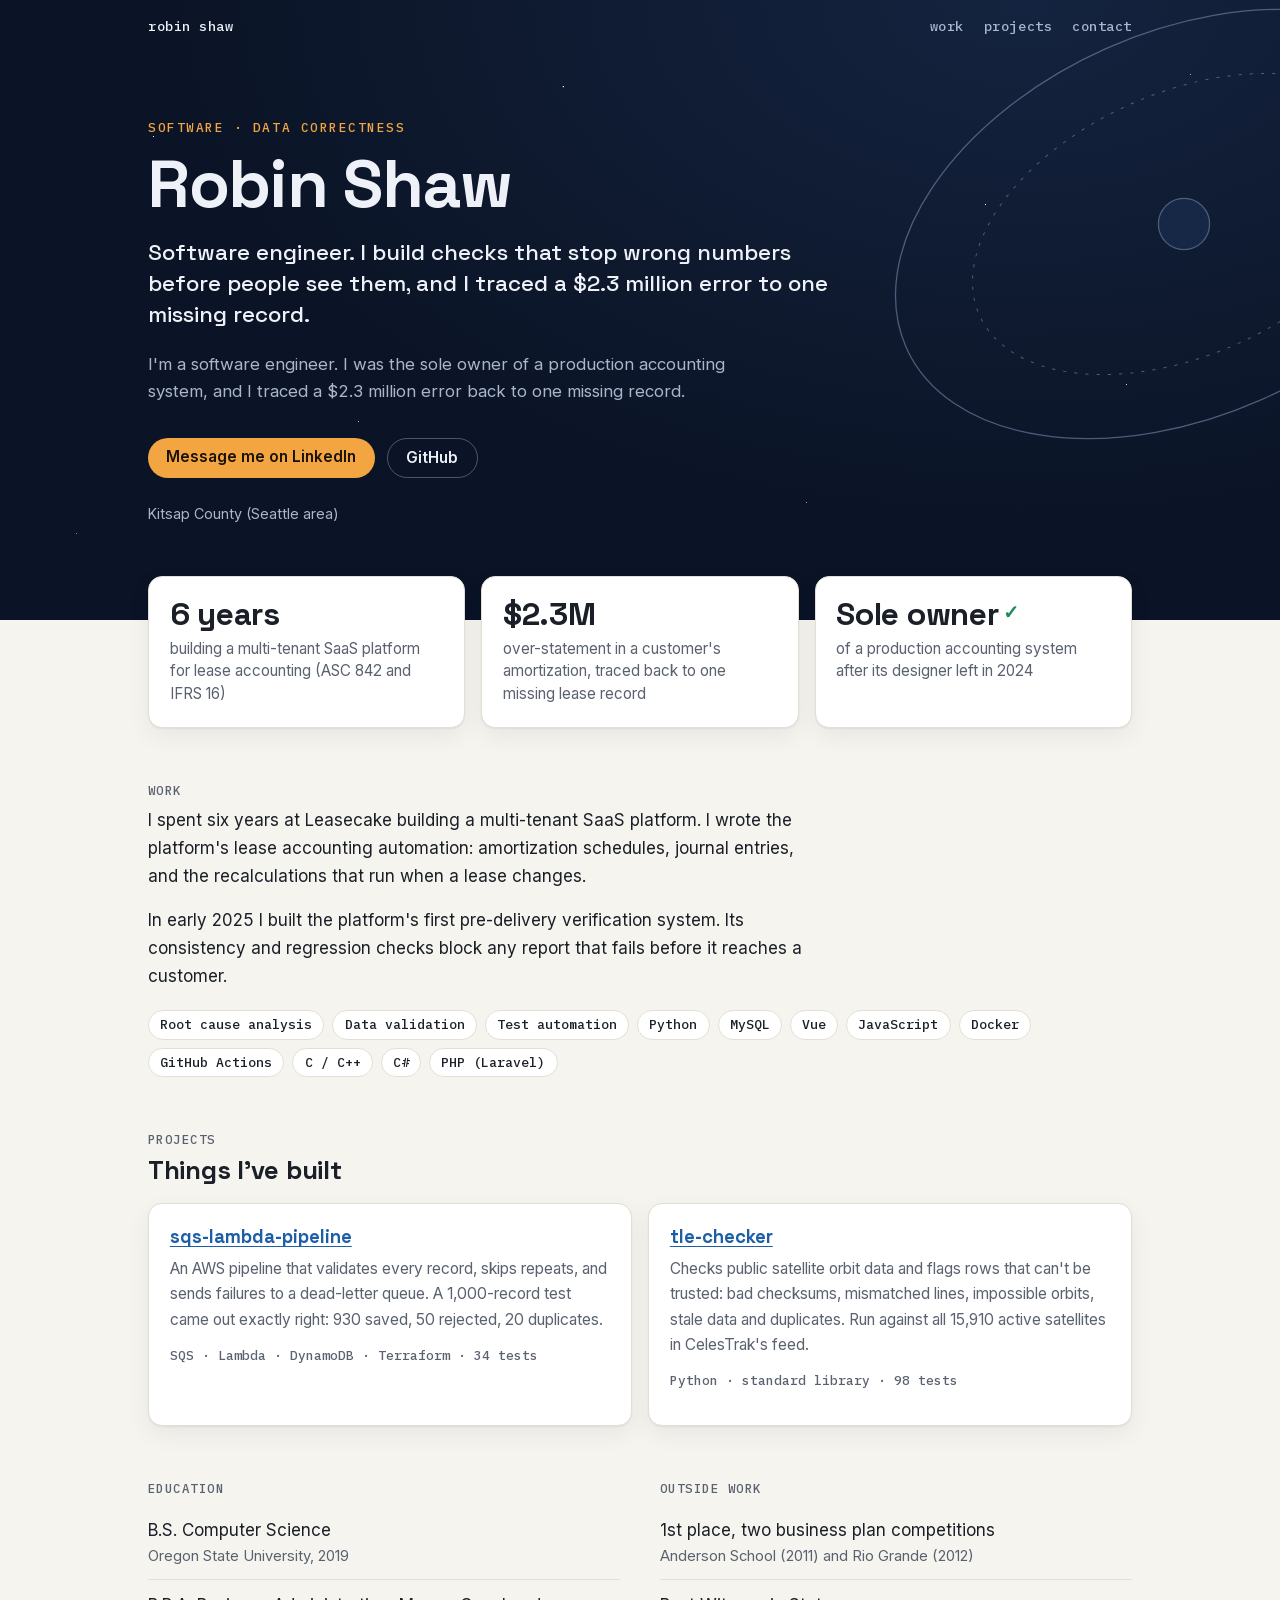
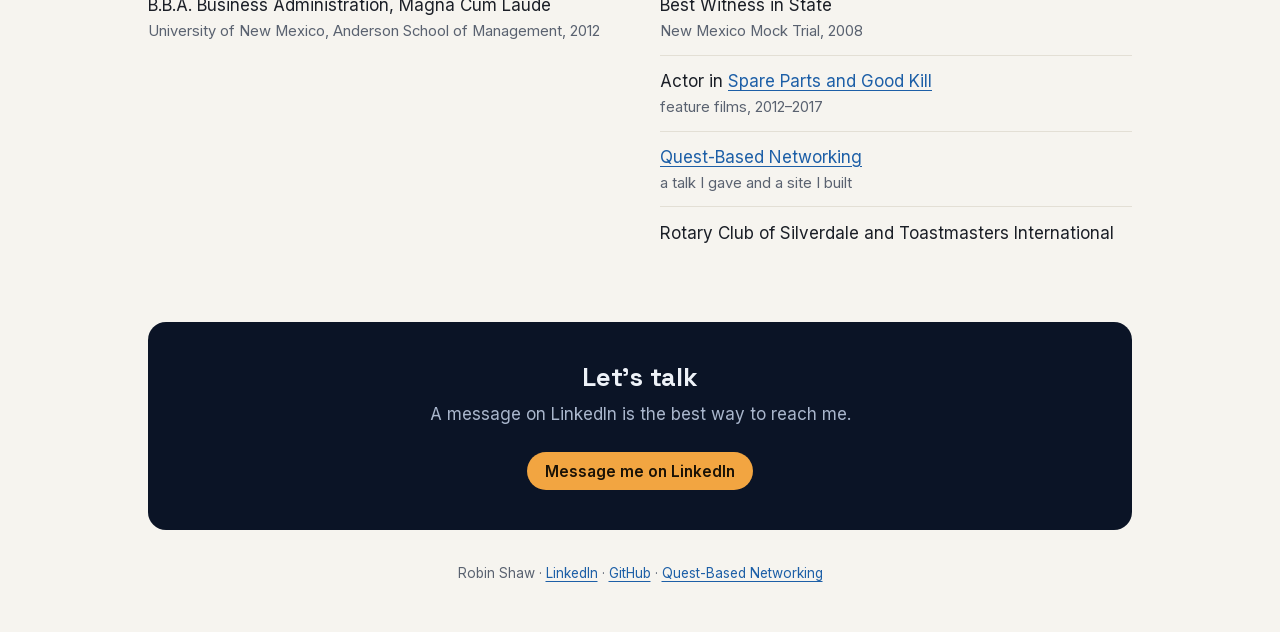
==== commit 2b85a621: "Lead tools list with transferable skills Co-Authored-By: Claude Haiku 5.5 <noreply@anthropic.com>" ====
--- a/index.html
+++ b/index.html
@@ -275,15 +275,18 @@
 			<p>In early 2025 I built the platform's first pre-delivery verification system. Its consistency and regression checks block any report that fails before it reaches a customer.</p>
 		</div>
 		<ul class="chips" aria-label="Languages and tools">
-			<li>PHP (Laravel)</li>
+			<li>Root cause analysis</li>
+			<li>Data validation</li>
+			<li>Test automation</li>
+			<li>Python</li>
 			<li>MySQL</li>
 			<li>Vue</li>
 			<li>JavaScript</li>
 			<li>Docker</li>
 			<li>GitHub Actions</li>
-			<li>Python</li>
 			<li>C / C++</li>
 			<li>C#</li>
+			<li>PHP (Laravel)</li>
 		</ul>
 	</section>
 
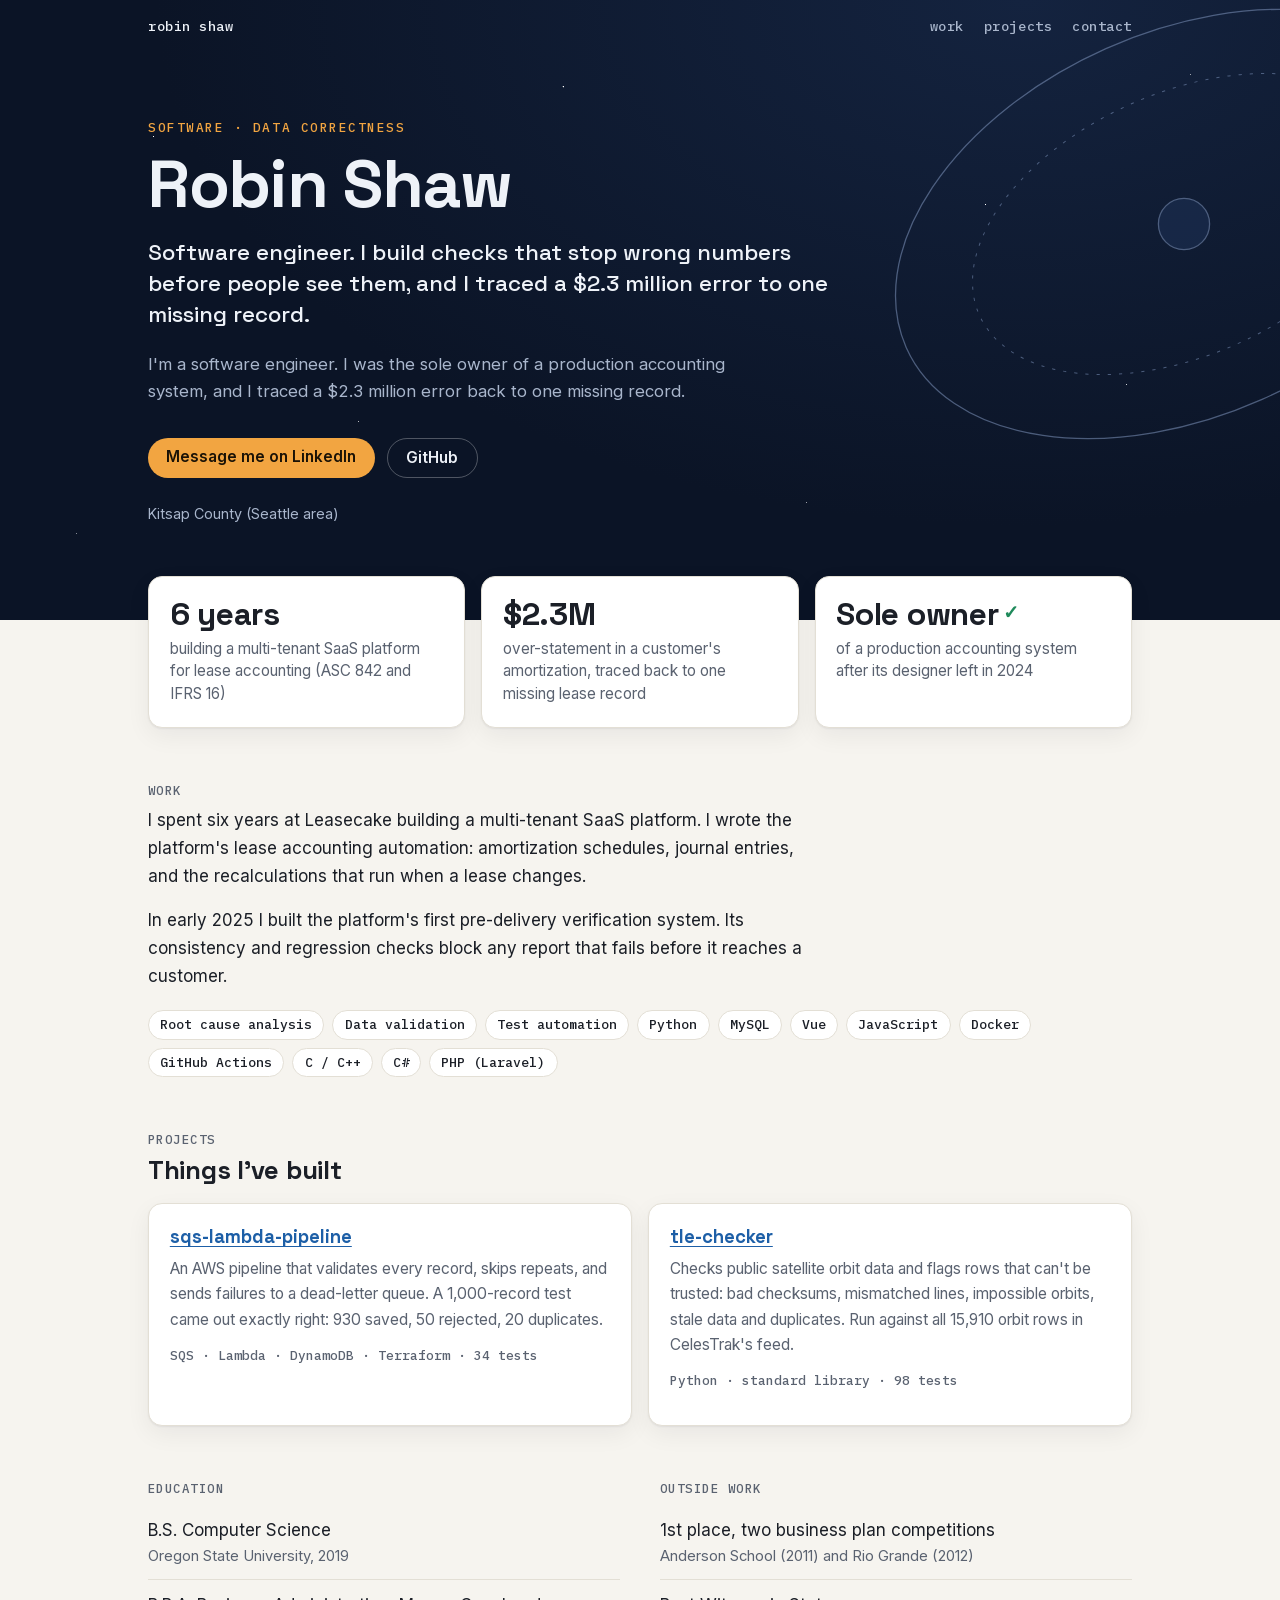
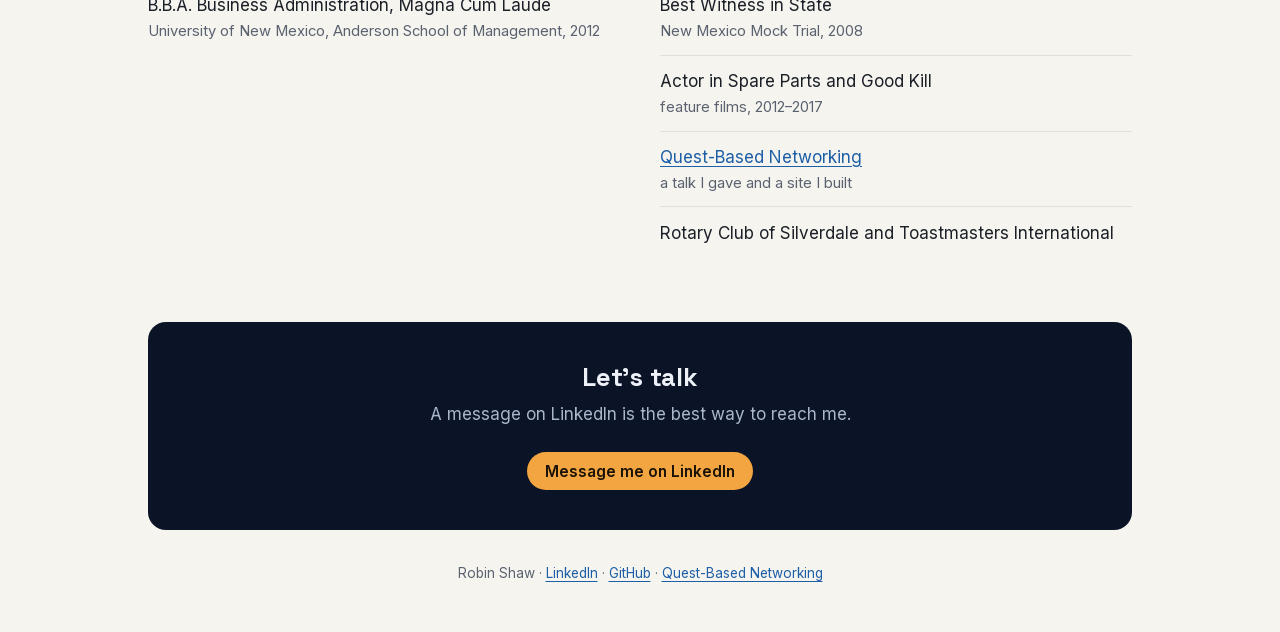
==== commit b983ba29: "Drop IMDB link, say orbit rows Co-Authored-By: Claude Sonnet 5.5 <noreply@anthropic.com>" ====
--- a/index.html
+++ b/index.html
@@ -301,7 +301,7 @@
 			</article>
 			<article class="project">
 				<h3><a href="https://github.com/rShaw5/tle-checker">tle-checker</a></h3>
-				<p>Checks public satellite orbit data and flags rows that can't be trusted: bad checksums, mismatched lines, impossible orbits, stale data and duplicates. Run against all 15,910 active satellites in CelesTrak's feed.</p>
+				<p>Checks public satellite orbit data and flags rows that can't be trusted: bad checksums, mismatched lines, impossible orbits, stale data and duplicates. Run against all 15,910 orbit rows in CelesTrak's feed.</p>
 				<p class="meta">Python · standard library · 98 tests</p>
 			</article>
 		</div>
@@ -321,7 +321,7 @@
 				<ul class="list">
 					<li>1st place, two business plan competitions<span class="sub">Anderson School (2011) and Rio Grande (2012)</span></li>
 					<li>Best Witness in State<span class="sub">New Mexico Mock Trial, 2008</span></li>
-					<li>Actor in <a href="https://www.imdb.com/name/nm5822028/">Spare Parts and Good Kill</a><span class="sub">feature films, 2012–2017</span></li>
+					<li>Actor in Spare Parts and Good Kill<span class="sub">feature films, 2012–2017</span></li>
 					<li><a href="https://questbasednetworking.com/">Quest-Based Networking</a><span class="sub">a talk I gave and a site I built</span></li>
 					<li>Rotary Club of Silverdale and Toastmasters International</li>
 				</ul>
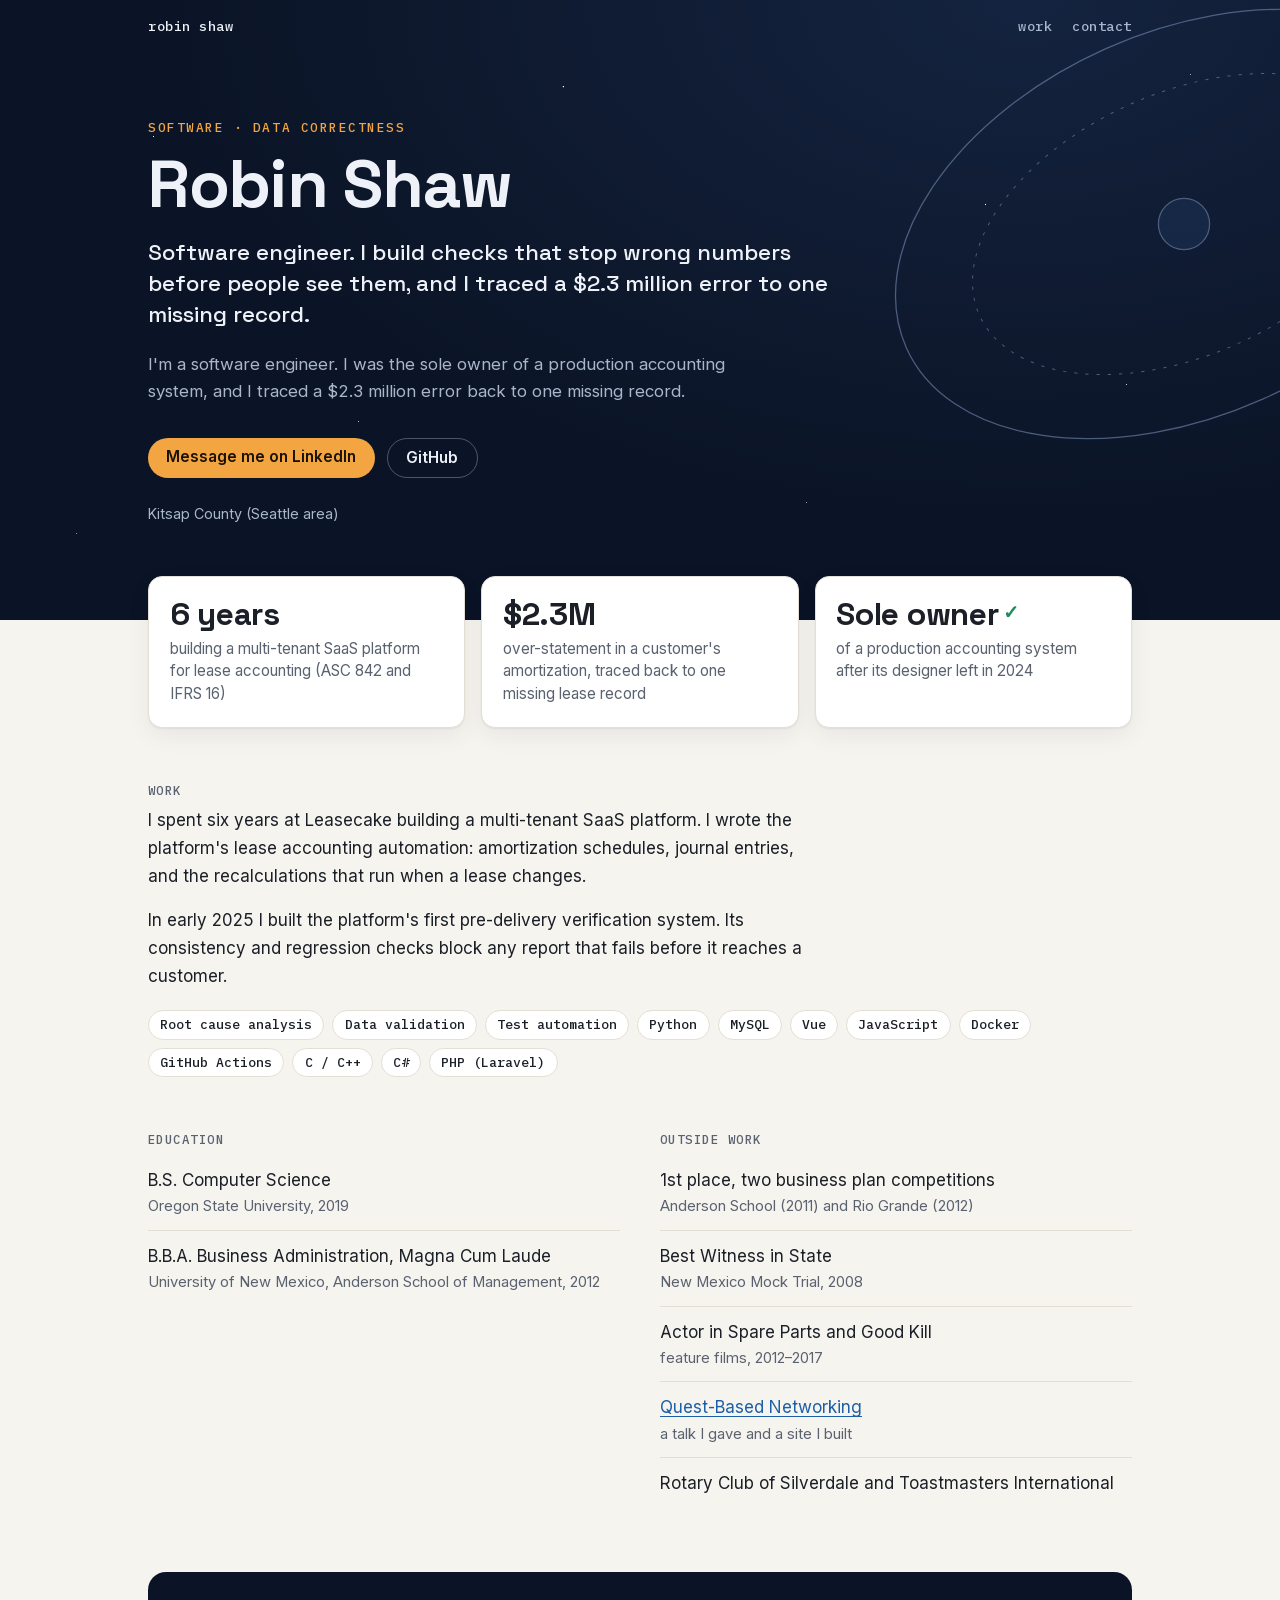
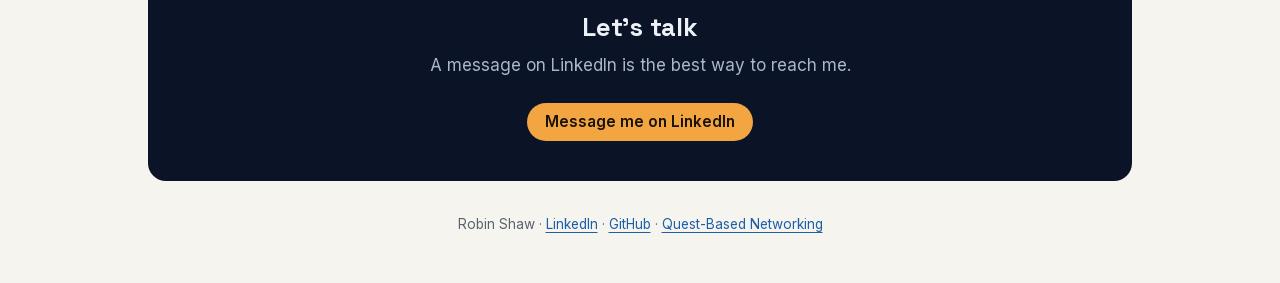
==== commit ed7558ea: "Remove the sqs-lambda-pipeline and tle-checker project listings Co-Authored-By: Claude Sonnet 5.5 <n" ====
--- a/index.html
+++ b/index.html
@@ -233,7 +233,6 @@
 			<a class="mark" href="#">robin shaw</a>
 			<ul>
 				<li><a href="#work">work</a></li>
-				<li><a href="#projects">projects</a></li>
 				<li><a href="#contact">contact</a></li>
 			</ul>
 		</nav>
@@ -288,23 +287,6 @@
 			<li>C#</li>
 			<li>PHP (Laravel)</li>
 		</ul>
-	</section>
-
-	<section id="projects">
-		<p class="label">Projects</p>
-		<h2>Things I've built</h2>
-		<div class="projects">
-			<article class="project">
-				<h3><a href="https://github.com/rShaw5/sqs-lambda-pipeline">sqs-lambda-pipeline</a></h3>
-				<p>An AWS pipeline that validates every record, skips repeats, and sends failures to a dead-letter queue. A 1,000-record test came out exactly right: 930 saved, 50 rejected, 20 duplicates.</p>
-				<p class="meta">SQS · Lambda · DynamoDB · Terraform · 34 tests</p>
-			</article>
-			<article class="project">
-				<h3><a href="https://github.com/rShaw5/tle-checker">tle-checker</a></h3>
-				<p>Checks public satellite orbit data and flags rows that can't be trusted: bad checksums, mismatched lines, impossible orbits, stale data and duplicates. Run against all 15,910 orbit rows in CelesTrak's feed.</p>
-				<p class="meta">Python · standard library · 98 tests</p>
-			</article>
-		</div>
 	</section>
 
 	<section>
